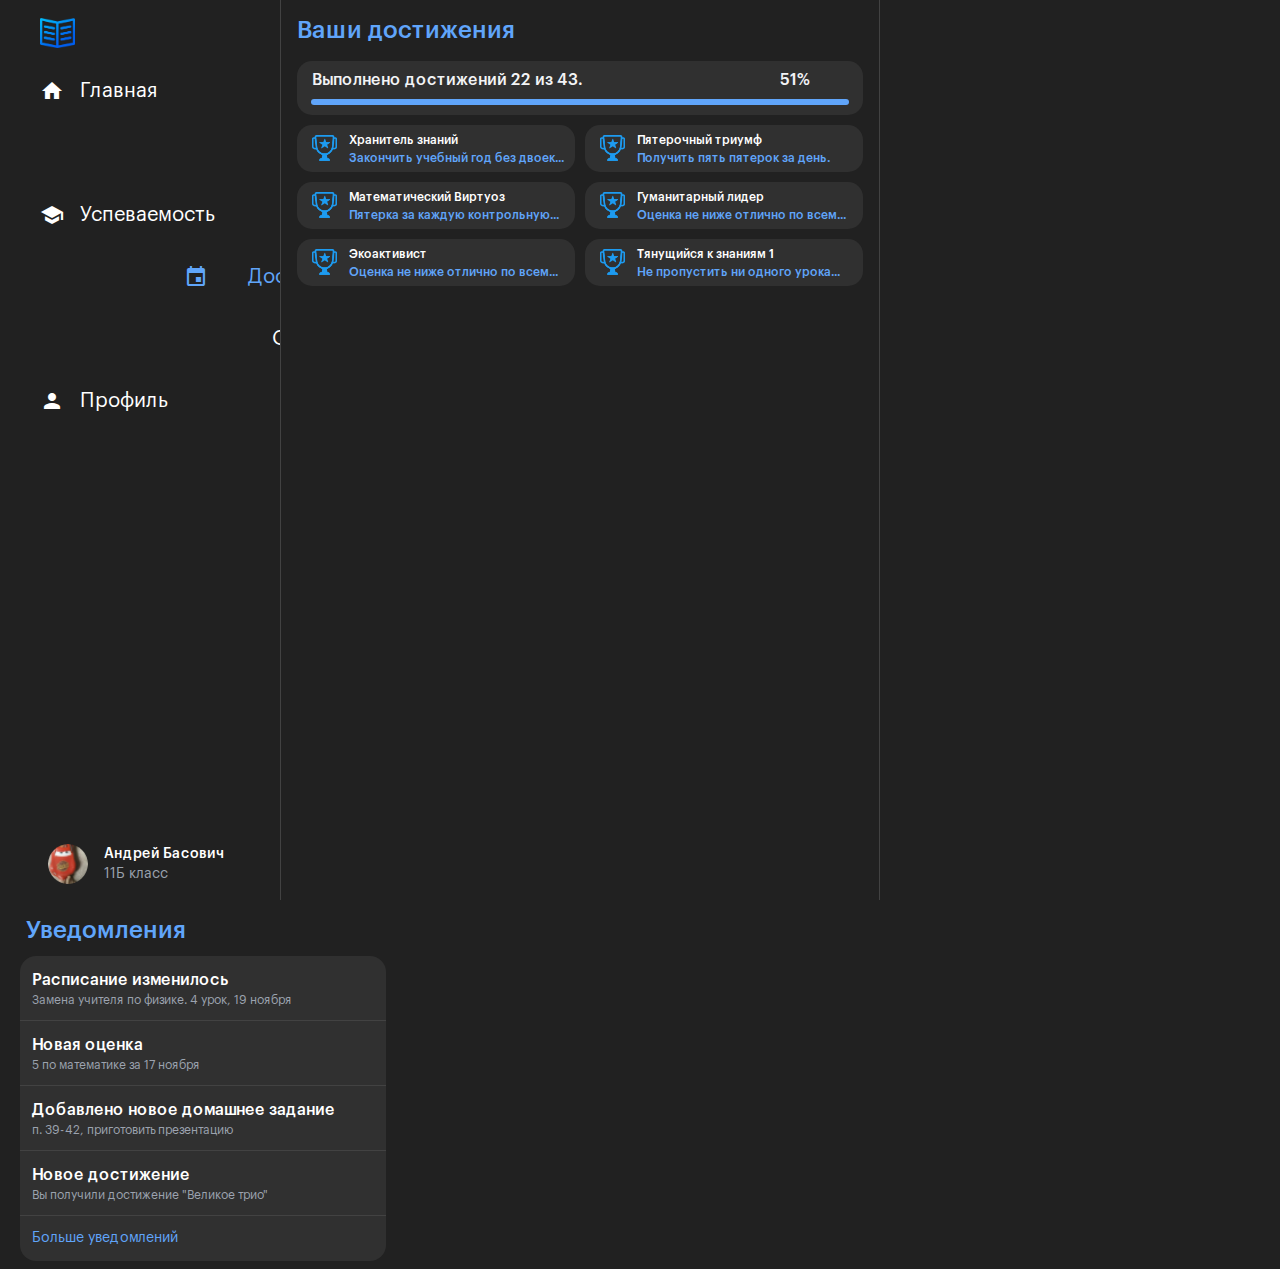
==== achievements.html @ e8a2d8ee "Add files via upload" ====
<!DOCTYPE html>
<html lang="en" class="dark">

<head>
  <meta charset="UTF-8">
  <meta http-equiv="X-UA-Compatible" content="IE=edge">
  <meta name="viewport" content="width=device-width, initial-scale=1.0">
  <title>Школьный портал | Расписание</title>
  <link rel="stylesheet" href="https://cdnjs.cloudflare.com/ajax/libs/font-awesome/6.1.2/css/all.min.css"
    integrity="sha512-1sCRPdkRXhBV2PBLUdRb4tMg1w2YPf37qatUFeS7zlBy7jJI8Lf4VHwWfZZfpXtYSLy85pkm9GaYVYMfw5BC1A=="
    crossorigin="anonymous" referrerpolicy="no-referrer" />
    <link rel="stylesheet" href="css/styleachiv.css">
    <link rel="stylesheet" href="css/responsiveachiv.css">
    <link rel="preconnect" href="https://fonts.googleapis.com">
    <link rel="stylesheet" href="https://fonts.googleapis.com/css2?family=Material+Symbols+Outlined:opsz,wght,FILL,GRAD@20..48,100..700,0..1,-50..200" />
    <link href="https://fonts.googleapis.com/icon?family=Material+Icons" rel="stylesheet" />
<link rel="preconnect" href="https://fonts.gstatic.com" crossorigin>
<link href="https://fonts.googleapis.com/css2?family=Montserrat:ital,wght@0,100..900;1,100..900&display=swap" rel="stylesheet">
</head>

<body class="bg-white dark:bg-dim-900">
  <!-- Container -->
  <div class="container mx-auto h-screen flex xl:max-w-[1200px]">
    <!-- Left -->
    <div class="xl:w-1/5 w-20 h-full flex flex-col xl:pr-4 fontsize20 font-r">
      <!-- Logo -->
      <a href="" class="link-active  my-2">
        <img src="images/LogoSchool1.png" class="logotypeschool"></img>
      </a>
      <!-- Nav -->
      <nav class="mt-5">
        <a href="index.html" class="link mb-8">
          <span class="material-icons"> home </span>
          <span class="icon">Главная</span>
        </a>
        <a href="schedule.html" class="link mb-8">
          <span class="material-icons">
            calendar_month
            </span>
          <span class="icon">Расписание</span>
        </a>
        <a href="" class="link mb-8">
          <span class="material-icons"> school </span>
          <span class="icon">Успеваемость</span>
        </a>
        <a href="" class="link-active mb-8">
          <span class="material-icons">
            emoji_events
            </span>
          <span class="icon">Достижения</span>
        </a>
        <a href="" class="link mb-8">
          <span class="material-icons">
            apartment
            </span>
          <span class="icon">Олимпиады</span>
        </a>
        <a href="" class="link mb-8">
          <span class="material-icons">
            person
            </span>
          <span class="icon">Профиль</span>
        </a>
      </nav>
      <!-- User -->
      <div class="w-14 xl:w-full mx-auto mt-auto flex  justify-between mb-2 rounded-full p-2 cursor-pointer ">
        <img class="w-10 h-10 rounded-full"
          src="images/Лого типа.png" alt="" />
        <div class="hidden xl:flex flex-col">
          <h4 class="text-gray-800 dark:text-white font-m text-sm">Андрей Басович</h4>
          <p class="text-gray-400 text-sm">11Б класс     </p>
        </div>

        <i class="fa-solid fa-chevron-down text-xs hidden xl:flex items-center xl:ml-4  text-gray-800 dark:text-white">
        </i>

      </div>
    </div>
    <!-- End Left -->
    <!-- Middle -->
    <div class="w-full xl:w-1/2 h-screen overflow-y-auto">
      <!-- Sticky Header -->
      <div class=" justify-between items-center hellocont px-4 py-3 top-0 bg-white dark:bg-dim-900 ">
        <h4 class="text-gray-800 fontsize24 text-blue-400">
          Ваши достижения
        </h4>
        <div class="yourrasp dark:text-gray-100 fontsize20">
            <div class="raspcontainer">
              <div class="cons">
                <div class="raspi">
                  <div class="achivcount flex">
                  <p class="day"> Выполнено достижений 22 из 43.</p>
                    <div class="procents">
                      <p class="procentsp">51%</p>
                    </div>
                  </div>
                  <hr>
                </div>     
              </div>              
            </div>
          <div class="gapbro"> 
            <div class="flex cons">
              <div class="rasp">
                <div class="flex">
                <div class="trophyicon">
                  <img src="images/Достижения.png" alt="" class="trophyiconimg">
                </div>
                <div class="achiv">
                <p class="ml-3 text-gray-800 dark:text-white schedule1 fontsize16">
                  Хранитель знаний 
                <p class="ml-3 text-blue-400 schedule2">
                  Закончить учебный год без двоек...
                </p>
                </div>
              </div>
              </div>
              <div class="rasp gap">
                <div class="flex">
                <div class="trophyicon">
                  <img src="images/Достижения.png" alt="" class="trophyiconimg">
                </div>
                <div class="achiv">
                <p class="ml-3 text-gray-800 dark:text-white schedule1 fontsize16">
                  Пятерочный триумф
                <p class="ml-3 text-blue-400 schedule2">
                  Получить пять пятерок за день.
                </p>
                </div>
                </div>
              </div>
              </div>
            </div>
            <div class="gapbro"> 
              <div class="flex cons">
                <div class="rasp">
                  <div class="flex">
                  <div class="trophyicon">
                    <img src="images/Достижения.png" alt="" class="trophyiconimg">
                  </div>
                  <div class="achiv">
                  <p class="ml-3 text-gray-800 dark:text-white schedule1 fontsize16">
                    Математический Виртуоз 
                  <p class="ml-3 text-blue-400 schedule2">
                    Пятерка за каждую контрольную...
                  </p>
                  </div>
                </div>
                </div>
                <div class="rasp gap">
                  <div class="flex">
                  <div class="trophyicon">
                    <img src="images/Достижения.png" alt="" class="trophyiconimg">
                  </div>
                  <div class="achiv">
                  <p class="ml-3 text-gray-800 dark:text-white schedule1 fontsize16">
                    Гуманитарный лидер 
                  <p class="ml-3 text-blue-400 schedule2">
                    Оценка не ниже отлично по всем...
                  </p>
                  </div>
                  </div>
                </div>
                </div>
              </div>
              <div class="gapbro"> 
                <div class="flex cons">
                  <div class="rasp">
                    <div class="flex ">
                    <div class="trophyicon ">
                      <img src="images/Достижения.png" alt="" class="trophyiconimg">
                    </div>
                    <div class="achiv">
                    <p class="ml-3 text-gray-800 dark:text-white schedule1 fontsize16">
                      Экоактивист
                    <p class="ml-3 text-blue-400 schedule2">
                      Оценка не ниже отлично по всем...
                    </p>
                    </div>
                  </div>
                  </div>
                  <div class="rasp gap">
                    <div class="flex">
                    <div class="trophyicon">
                      <img src="images/Достижения.png" alt="" class="trophyiconimg">
                    </div>
                    <div class="achiv">
                    <p class="ml-3 text-gray-800 dark:text-white schedule1 fontsize16">
                      Тянущийся к знаниям 1 
                    <p class="ml-3 text-blue-400 schedule2">
                      Не пропустить ни одного урока...
                    </p>
                    </div>
                  </div>
                </div>
              </div>
            </div>
            <div class="void"></div>
          </div>
        </div>
      </div>      
    </div>

    <!-- Right -->
    <div class="hidden w-[30%] xl:block marginuve uvedy">
      <!-- Search -->
        <h3 class="text-blue-400 font-m pt4 pl-8 border-gray-200 dark:border-dim-200 fontsize24">
          Уведомления
        </h3>
        <div class="bg-gray-50 dark:bg-dim-700 rounded-2xl m-2 uvedy">
          <div class="p-3 border-b border-gray-200 dark:border-dim-200">
          <h4 class="font-m text-gray-800 dark:text-white">
            Расписание изменилось
          </h4>
          <p class="text-xs font-r text-gray-400">Замена учителя по физике. 4 урок, 19 ноября</p>
          </div>
        <div class="p-3 border-b border-gray-200 dark:border-dim-200">
          <h4 class="font-m text-gray-800 dark:text-white">
            Новая оценка
          </h4>
          <p class="text-xs font-r text-gray-400">5 по математике за 17 ноября</p>
        </div>
        <div class="p-3 border-b border-gray-200 dark:border-dim-200">
          <h4 class="font-m text-gray-800 dark:text-white">
            Добавлено новое домашнее задание
          </h4>
          <p class="text-xs font-r text-gray-400">п. 39-42, приготовить презентацию</p>
        </div>
        <div class="p-3 border-b border-gray-200 dark:border-dim-200">
          <h4 class="font-m text-gray-800 dark:text-white">
            Новое достижение
          </h4>
          <p class="text-xs font-r text-gray-400">Вы получили достижение "Великое трио"</p>
        </div>
        <div class="text-blue-400 font-r fontsize14 p-3 cursor-pointer">
          Больше уведомлений
          </div>
        </div>
      </div>
      <!-- Who to follow  -->
      
    </div>

  </div>
</body>
<script src="script.js"></script>
</html>
---- css/styleachiv.css ----
/*
! tailwindcss v3.1.8 | MIT License | https://tailwindcss.com
*/

/*
1. Prevent padding and border from affecting element width. (https://github.com/mozdevs/cssremedy/issues/4)
2. Allow adding a border to an element by just adding a border-width. (https://github.com/tailwindcss/tailwindcss/pull/116)
*/

*,
::before,
::after {
  box-sizing: border-box;
  /* 1 */
  border-width: 0;
  /* 2 */
  border-style: solid;
  /* 2 */
  border-color: #e5e7eb;
  /* 2 */
}

::before,
::after {
  --tw-content: '';
}

/*
1. Use a consistent sensible line-height in all browsers.
2. Prevent adjustments of font size after orientation changes in iOS.
3. Use a more readable tab size.
4. Use the user's configured `sans` font-family by default.
*/
@font-face {
  font-family: GraphikLCG-Medium; /* Гарнитура шрифта */
  src: url(fonts/GraphikLCG-Medium.ttf);
}
@font-face {
  font-family: GraphikLCG-Regular; /* Гарнитура шрифта */
  src: url(fonts/GraphikLCG-Regular.ttf);
}
@font-face {
  font-family: GraphikLCG-Light; /* Гарнитура шрифта */
  src: url(fonts/GraphikLCG-Light.ttf);
}
@font-face {
  font-family: GraphikLCG-Bold; /* Гарнитура шрифта */
  src: url(fonts/GraphikLCG-Bold.ttf);
}

.font-b {
  font-family: GraphikLCG-Bold;
}
.font-l {
  font-family: GraphikLCG-Light;
}
.font-m {
  font-family: GraphikLCG-Medium;
}
.font-r {
  font-family: GraphikLCG-Regular;
}


html {
  line-height: 1.5;
  /* 1 */
  -webkit-text-size-adjust: 100%;
  /* 2 */
  -moz-tab-size: 4;
  /* 3 */
  -o-tab-size: 4;
     tab-size: 4;
  /* 3 */
  font-family: GraphikLCG-Medium;
  /* 4 */
}

/*
1. Remove the margin in all browsers.
2. Inherit line-height from `html` so users can set them as a class directly on the `html` element.
*/

body {
  margin: 0;
  /* 1 */
  line-height: inherit;
  overflow: hidden;
  /* 2 */
}

/*
1. Add the correct height in Firefox.
2. Correct the inheritance of border color in Firefox. (https://bugzilla.mozilla.org/show_bug.cgi?id=190655)
3. Ensure horizontal rules are visible by default.
*/

hr {
  height: 0;
  /* 1 */
  color: inherit;
  /* 2 */
  border-top-width: 1px;
  /* 3 */
}

/*
Add the correct text decoration in Chrome, Edge, and Safari.
*/

abbr:where([title]) {
  -webkit-text-decoration: underline dotted;
          text-decoration: underline dotted;
}

/*
Remove the default font size and weight for headings.
*/

h1,
h2,
h3,
h4,
h5,
h6 {
  font-size: inherit;
  font-weight: inherit;
}

/*
Reset links to optimize for opt-in styling instead of opt-out.
*/

a {
  color: inherit;
  text-decoration: inherit;
}

/*
Add the correct font weight in Edge and Safari.
*/

b,
strong {
  font-weight: bolder;
}

/*
1. Use the user's configured `mono` font family by default.
2. Correct the odd `em` font sizing in all browsers.
*/

code,
kbd,
samp,
pre {
  font-family: ui-monospace, SFMono-Regular, Menlo, Monaco, Consolas, "Liberation Mono", "Courier New", monospace;
  /* 1 */
  font-size: 1em;
  /* 2 */
}

/*
Add the correct font size in all browsers.
*/

small {
  font-size: 80%;
}

/*
Prevent `sub` and `sup` elements from affecting the line height in all browsers.
*/

sub,
sup {
  font-size: 75%;
  line-height: 0;
  position: relative;
  vertical-align: baseline;
}

sub {
  bottom: -0.25em;
}

sup {
  top: -0.5em;
}

/*
1. Remove text indentation from table contents in Chrome and Safari. (https://bugs.chromium.org/p/chromium/issues/detail?id=999088, https://bugs.webkit.org/show_bug.cgi?id=201297)
2. Correct table border color inheritance in all Chrome and Safari. (https://bugs.chromium.org/p/chromium/issues/detail?id=935729, https://bugs.webkit.org/show_bug.cgi?id=195016)
3. Remove gaps between table borders by default.
*/

table {
  text-indent: 0;
  /* 1 */
  border-color: inherit;
  /* 2 */
  border-collapse: collapse;
  /* 3 */
}

/*
1. Change the font styles in all browsers.
2. Remove the margin in Firefox and Safari.
3. Remove default padding in all browsers.
*/

button,
input,
optgroup,
select,
textarea {
  font-family: inherit;
  /* 1 */
  font-size: 100%;
  /* 1 */
  font-weight: inherit;
  /* 1 */
  line-height: inherit;
  /* 1 */
  color: inherit;
  /* 1 */
  margin: 0;
  /* 2 */
  padding: 0;
  /* 3 */
}

/*
Remove the inheritance of text transform in Edge and Firefox.
*/

button,
select {
  text-transform: none;
}

/*
1. Correct the inability to style clickable types in iOS and Safari.
2. Remove default button styles.
*/

button,
[type='button'],
[type='reset'],
[type='submit'] {
  -webkit-appearance: button;
  /* 1 */
  background-color: transparent;
  /* 2 */
  background-image: none;
  /* 2 */
}

/*
Use the modern Firefox focus style for all focusable elements.
*/

:-moz-focusring {
  outline: auto;
}

/*
Remove the additional `:invalid` styles in Firefox. (https://github.com/mozilla/gecko-dev/blob/2f9eacd9d3d995c937b4251a5557d95d494c9be1/layout/style/res/forms.css#L728-L737)
*/

:-moz-ui-invalid {
  box-shadow: none;
}

/*
Add the correct vertical alignment in Chrome and Firefox.
*/

progress {
  vertical-align: baseline;
}

/*
Correct the cursor style of increment and decrement buttons in Safari.
*/

::-webkit-inner-spin-button,
::-webkit-outer-spin-button {
  height: auto;
}

/*
1. Correct the odd appearance in Chrome and Safari.
2. Correct the outline style in Safari.
*/

[type='search'] {
  -webkit-appearance: textfield;
  /* 1 */
  outline-offset: -2px;
  /* 2 */
}

/*
Remove the inner padding in Chrome and Safari on macOS.
*/

::-webkit-search-decoration {
  -webkit-appearance: none;
}

/*
1. Correct the inability to style clickable types in iOS and Safari.
2. Change font properties to `inherit` in Safari.
*/

::-webkit-file-upload-button {
  -webkit-appearance: button;
  /* 1 */
  font: inherit;
  /* 2 */
}

/*
Add the correct display in Chrome and Safari.
*/

summary {
  display: list-item;
}

/*
Removes the default spacing and border for appropriate elements.
*/

blockquote,
dl,
dd,
h1,
h2,
h3,
h4,
h5,
h6,
hr,
figure,
p,
pre {
  margin: 0;
}

fieldset {
  margin: 0;
  padding: 0;
}

legend {
  padding: 0;
}

ol,
ul,
menu {
  list-style: none;
  margin: 0;
  padding: 0;
}

/*
Prevent resizing textareas horizontally by default.
*/

textarea {
  resize: vertical;
}

/*
1. Reset the default placeholder opacity in Firefox. (https://github.com/tailwindlabs/tailwindcss/issues/3300)
2. Set the default placeholder color to the user's configured gray 400 color.
*/

input::-moz-placeholder, textarea::-moz-placeholder {
  opacity: 1;
  /* 1 */
  color: #9ca3af;
  /* 2 */
}

input::placeholder,
textarea::placeholder {
  opacity: 1;
  /* 1 */
  color: #9ca3af;
  /* 2 */
}

/*
Set the default cursor for buttons.
*/

button,
[role="button"] {
  cursor: pointer;
}

/*
Make sure disabled buttons don't get the pointer cursor.
*/

:disabled {
  cursor: default;
}

/*
1. Make replaced elements `display: block` by default. (https://github.com/mozdevs/cssremedy/issues/14)
2. Add `vertical-align: middle` to align replaced elements more sensibly by default. (https://github.com/jensimmons/cssremedy/issues/14#issuecomment-634934210)
   This can trigger a poorly considered lint error in some tools but is included by design.
*/

img,
svg,
video,
canvas,
audio,
iframe,
embed,
object {
  display: block;
  /* 1 */
  vertical-align: middle;
  /* 2 */
}

/*
Constrain images and videos to the parent width and preserve their intrinsic aspect ratio. (https://github.com/mozdevs/cssremedy/issues/14)
*/

img,
video {
  max-width: 100%;
  height: auto;
}

*, ::before, ::after {
  --tw-border-spacing-x: 0;
  --tw-border-spacing-y: 0;
  --tw-translate-x: 0;
  --tw-translate-y: 0;
  --tw-rotate: 0;
  --tw-skew-x: 0;
  --tw-skew-y: 0;
  --tw-scale-x: 1;
  --tw-scale-y: 1;
  --tw-pan-x:  ;
  --tw-pan-y:  ;
  --tw-pinch-zoom:  ;
  --tw-scroll-snap-strictness: proximity;
  --tw-ordinal:  ;
  --tw-slashed-zero:  ;
  --tw-numeric-figure:  ;
  --tw-numeric-spacing:  ;
  --tw-numeric-fraction:  ;
  --tw-ring-inset:  ;
  --tw-ring-offset-width: 0px;
  --tw-ring-offset-color: #fff;
  --tw-ring-color: rgb(59 130 246 / 0.5);
  --tw-ring-offset-shadow: 0 0 #0000;
  --tw-ring-shadow: 0 0 #0000;
  --tw-shadow: 0 0 #0000;
  --tw-shadow-colored: 0 0 #0000;
  --tw-blur:  ;
  --tw-brightness:  ;
  --tw-contrast:  ;
  --tw-grayscale:  ;
  --tw-hue-rotate:  ;
  --tw-invert:  ;
  --tw-saturate:  ;
  --tw-sepia:  ;
  --tw-drop-shadow:  ;
  --tw-backdrop-blur:  ;
  --tw-backdrop-brightness:  ;
  --tw-backdrop-contrast:  ;
  --tw-backdrop-grayscale:  ;
  --tw-backdrop-hue-rotate:  ;
  --tw-backdrop-invert:  ;
  --tw-backdrop-opacity:  ;
  --tw-backdrop-saturate:  ;
  --tw-backdrop-sepia:  ;
}

::-webkit-backdrop {
  --tw-border-spacing-x: 0;
  --tw-border-spacing-y: 0;
  --tw-translate-x: 0;
  --tw-translate-y: 0;
  --tw-rotate: 0;
  --tw-skew-x: 0;
  --tw-skew-y: 0;
  --tw-scale-x: 1;
  --tw-scale-y: 1;
  --tw-pan-x:  ;
  --tw-pan-y:  ;
  --tw-pinch-zoom:  ;
  --tw-scroll-snap-strictness: proximity;
  --tw-ordinal:  ;
  --tw-slashed-zero:  ;
  --tw-numeric-figure:  ;
  --tw-numeric-spacing:  ;
  --tw-numeric-fraction:  ;
  --tw-ring-inset:  ;
  --tw-ring-offset-width: 0px;
  --tw-ring-offset-color: #fff;
  --tw-ring-color: rgb(59 130 246 / 0.5);
  --tw-ring-offset-shadow: 0 0 #0000;
  --tw-ring-shadow: 0 0 #0000;
  --tw-shadow: 0 0 #0000;
  --tw-shadow-colored: 0 0 #0000;
  --tw-blur:  ;
  --tw-brightness:  ;
  --tw-contrast:  ;
  --tw-grayscale:  ;
  --tw-hue-rotate:  ;
  --tw-invert:  ;
  --tw-saturate:  ;
  --tw-sepia:  ;
  --tw-drop-shadow:  ;
  --tw-backdrop-blur:  ;
  --tw-backdrop-brightness:  ;
  --tw-backdrop-contrast:  ;
  --tw-backdrop-grayscale:  ;
  --tw-backdrop-hue-rotate:  ;
  --tw-backdrop-invert:  ;
  --tw-backdrop-opacity:  ;
  --tw-backdrop-saturate:  ;
  --tw-backdrop-sepia:  ;
}

::backdrop {
  --tw-border-spacing-x: 0;
  --tw-border-spacing-y: 0;
  --tw-translate-x: 0;
  --tw-translate-y: 0;
  --tw-rotate: 0;
  --tw-skew-x: 0;
  --tw-skew-y: 0;
  --tw-scale-x: 1;
  --tw-scale-y: 1;
  --tw-pan-x:  ;
  --tw-pan-y:  ;
  --tw-pinch-zoom:  ;
  --tw-scroll-snap-strictness: proximity;
  --tw-ordinal:  ;
  --tw-slashed-zero:  ;
  --tw-numeric-figure:  ;
  --tw-numeric-spacing:  ;
  --tw-numeric-fraction:  ;
  --tw-ring-inset:  ;
  --tw-ring-offset-width: 0px;
  --tw-ring-offset-color: #fff;
  --tw-ring-color: rgb(59 130 246 / 0.5);
  --tw-ring-offset-shadow: 0 0 #0000;
  --tw-ring-shadow: 0 0 #0000;
  --tw-shadow: 0 0 #0000;
  --tw-shadow-colored: 0 0 #0000;
  --tw-blur:  ;
  --tw-brightness:  ;
  --tw-contrast:  ;
  --tw-grayscale:  ;
  --tw-hue-rotate:  ;
  --tw-invert:  ;
  --tw-saturate:  ;
  --tw-sepia:  ;
  --tw-drop-shadow:  ;
  --tw-backdrop-blur:  ;
  --tw-backdrop-brightness:  ;
  --tw-backdrop-contrast:  ;
  --tw-backdrop-grayscale:  ;
  --tw-backdrop-hue-rotate:  ;
  --tw-backdrop-invert:  ;
  --tw-backdrop-opacity:  ;
  --tw-backdrop-saturate:  ;
  --tw-backdrop-sepia:  ;
}

.container {
  width: 100%;
}

@media (min-width: 640px) {
  .container {
    max-width: 640px;
  }
}

@media (min-width: 768px) {
  .container {
    max-width: 768px;
  }
}

@media (min-width: 1024px) {
  .container {
    max-width: 1024px;
  }
}

@media (min-width: 1280px) {
  .container {
    max-width: 1280px;
  }
}

@media (min-width: 1536px) {
  .container {
    max-width: 1536px;
  }
}

.link-active {
  display: flex;
  align-items: center;
  justify-content: center;
  --tw-text-opacity: 1;
  color: rgb(96 165 250 / var(--tw-text-opacity));
}

@media (min-width: 1280px) {
  .link-active {
    justify-content: flex-start;
  }
}

.link {
  display: flex;
  align-items: center;
  justify-content: center;
  --tw-text-opacity: 1;
  color: rgb(31 41 55 / var(--tw-text-opacity));
  transition-property: color, background-color, border-color, fill, stroke, opacity, box-shadow, transform, filter, -webkit-text-decoration-color, -webkit-backdrop-filter;
  transition-property: color, background-color, border-color, text-decoration-color, fill, stroke, opacity, box-shadow, transform, filter, backdrop-filter;
  transition-property: color, background-color, border-color, text-decoration-color, fill, stroke, opacity, box-shadow, transform, filter, backdrop-filter, -webkit-text-decoration-color, -webkit-backdrop-filter;
  transition-duration: 300ms;
  transition-timing-function: cubic-bezier(0.4, 0, 0.2, 1);
}

.link:hover {
  --tw-text-opacity: 1;
  color: rgb(96 165 250 / var(--tw-text-opacity));
}

.dark .link {
  --tw-text-opacity: 1;
  color: rgb(255 255 255 / var(--tw-text-opacity));
}

.dark .link:hover {
  --tw-text-opacity: 1;
  color: rgb(96 165 250 / var(--tw-text-opacity));
}

@media (min-width: 1280px) {
  .link {
    justify-content: flex-start;
  }
}

.icon {
  display: none;
}

@media (min-width: 1280px) {
  .icon {
    margin-left: 1rem;
    display: block;
  }
}

.absolute {
  position: absolute;
}

.relative {
  position: relative;
}

.sticky {
  position: -webkit-sticky;
  position: sticky;
}

.top-0 {
  top: 0px;
}

.left-4 {
  left: 1rem;
}

.top-1\/2 {
  top: 50%;
}

.m-2 {
  margin: 0.5rem;
}

.mx-auto {
  margin-left: auto;
  margin-right: auto;
}

.my-2 {
  margin-top: 0.5rem;
  margin-bottom: 0.5rem;
}

.my-3 {
  margin-top: 0.75rem;
  margin-bottom: 0.75rem;
}

.mt-5 {
  margin-top: 1.25rem;
}

.mb-8 {
  margin-bottom: 2rem;
}

.mt-auto {
  margin-top: auto;
}

.mb-2 {
  margin-bottom: 0.5rem;
}

.ml-auto {
  margin-left: auto;
}

.mr-1 {
  margin-right: 0.25rem;
}

.ml-2 {
  margin-left: 0.5rem;
}

.ml-1 {
  margin-left: 0.25rem;
}

.mr-2 {
  margin-right: 0.5rem;
}

.mb-5 {
  margin-bottom: 1.25rem;
}

.block {
  display: block;
}

.flex {
  display: flex;
}

.hidden {
  display: none;
}

.h-screen {
  height: 100vh;
}

.h-full {
  height: 100%;
}

.h-11 {
  height: 2.75rem;
}

.h-10 {
  height: 2.5rem;
}

.h-16 {
  height: 4rem;
}

.h-9 {
  height: 2.25rem;
}

.h-8 {
  height: 2rem;
}

.h-12 {
  height: 3rem;
}

.h-4 {
  height: 1rem;
}

.w-20 {
  width: 5rem;
}

.w-11 {
  width: 2.75rem;
}

.w-14 {
  width: 3.5rem;
}

.w-10 {
  width: 2.5rem;
}

.w-full {
  width: 100%;
}

.w-9 {
  width: 2.25rem;
}

.w-auto {
  width: auto;
}

.w-8 {
  width: 2rem;
}

.w-\[30\%\] {
  width: 30%;
}

.w-12 {
  width: 3rem;
}

.w-5\/6 {
  width: 83.333333%;
}

.w-3\/4 {
  width: 75%;
}

.w-4\/6 {
  width: 66.666667%;
}

.flex-1 {
  flex: 1 1 0%;
}

.flex-shrink-0 {
  flex-shrink: 0;
}

.shrink-0 {
  flex-shrink: 0;
}

.-translate-y-1\/2 {
  --tw-translate-y: -50%;
  transform: translate(var(--tw-translate-x), var(--tw-translate-y)) rotate(var(--tw-rotate)) skewX(var(--tw-skew-x)) skewY(var(--tw-skew-y)) scaleX(var(--tw-scale-x)) scaleY(var(--tw-scale-y));
}

@-webkit-keyframes spin {
  to {
    transform: rotate(360deg);
  }
}

@keyframes spin {
  to {
    transform: rotate(360deg);
  }
}

.animate-spin-fast {
  -webkit-animation: spin 0.5s linear infinite;
          animation: spin 0.5s linear infinite;
}

@-webkit-keyframes pulse {
  50% {
    opacity: .5;
  }
}

@keyframes pulse {
  50% {
    opacity: .5;
  }
}

.animate-pulse {
  -webkit-animation: pulse 2s cubic-bezier(0.4, 0, 0.6, 1) infinite;
          animation: pulse 2s cubic-bezier(0.4, 0, 0.6, 1) infinite;
}

.cursor-pointer {
  cursor: pointer;
}

.resize-none {
  resize: none;
}

.flex-col {
  flex-direction: column;
}

.items-center {
  align-items: center;
}

.justify-center {
  justify-content: center;
}

.justify-between {
  justify-content: space-between;
}

.gap-x-4 {
  -moz-column-gap: 1rem;
       column-gap: 1rem;
}

.space-y-2 > :not([hidden]) ~ :not([hidden]) {
  --tw-space-y-reverse: 0;
  margin-top: calc(0.5rem * calc(1 - var(--tw-space-y-reverse)));
  margin-bottom: calc(0.5rem * var(--tw-space-y-reverse));
}

.overflow-y-auto {
  overflow-y: auto;
}

.rounded-full {
  border-radius: 9999px;
}

.rounded-2xl {
  border-radius: 1rem;
}

.rounded {
  border-radius: 0.25rem;
}

.border {
  border-width: 1px;
}

.border-2 {
  border-width: 2px;
}

.border-b {
  border-bottom-width: 1px;
}

.border-t {
  border-top-width: 1px;
}

.border-gray-200 {
  --tw-border-opacity: 1;
  border-color: #424242;
}

.border-gray-600 {
  --tw-border-opacity: 1;
  border-color: rgb(75 85 99 / var(--tw-border-opacity));
}

.border-blue-400 {
  --tw-border-opacity: 1;
  border-color: rgb(96 165 250 / var(--tw-border-opacity));
}

.bg-white {
  --tw-bg-opacity: 1;
  background-color: rgb(255 255 255 / var(--tw-bg-opacity));
}

.bg-blue-400 {
  --tw-bg-opacity: 1;
  background-color: rgb(96 165 250 / var(--tw-bg-opacity));
}

.bg-transparent {
  background-color: transparent;
}

.bg-gray-50 {
  --tw-bg-opacity: 1;
  background-color: rgb(249 250 251 / var(--tw-bg-opacity));
}

.bg-gray-200 {
  --tw-bg-opacity: 1;
  background-color: rgb(229 231 235 / var(--tw-bg-opacity));
}

.bg-gray-400 {
  --tw-bg-opacity: 1;
  background-color: rgb(156 163 175 / var(--tw-bg-opacity));
}

.p-2 {
  padding: 0.5rem;
}

.p-4 {
  padding: 1rem;
}

.p-6 {
  padding: 1.5rem;
}

.p-3 {
  padding: 0.75rem;
}

.p-5 {
  padding: 1.25rem;
}

.px-4 {
  padding-left: 1rem;
  padding-right: 1rem;
}

.py-3 {
  padding-top: 0.75rem;
  padding-bottom: 0.75rem;
}

.px-6 {
  padding-left: 1.5rem;
  padding-right: 1.5rem;
}

.py-4 {
  padding-top: 1rem;
  padding-bottom: 1rem;
}

.py-2 {
  padding-top: 0.5rem;
  padding-bottom: 0.5rem;
}

.py-1 {
  padding-top: 0.25rem;
  padding-bottom: 0.25rem;
}

.pb-3 {
  padding-bottom: 0.75rem;
}

.pb-4 {
  padding-bottom: 1rem;
}

.pb-0 {
  padding-bottom: 0px;
}

.pl-8 {
  padding-left: 1rem;
}

.pr-4 {
  padding-right: 1rem;
}

.pl-12 {
  padding-left: 3rem;
}

.text-center {
  text-align: center;
}

.text-4xl {
  font-size: 2.25rem;
  line-height: 2.5rem;
}

.text-xl {
  font-size: 1.25rem;
  line-height: 1.75rem;
}

.text-sm {
  font-size: 0.875rem;
  line-height: 1.25rem;
}

.text-xs {
  font-size: 0.75rem;
  line-height: 1rem;
}

.text-lg {
  font-size: 1.125rem;
  line-height: 1.75rem;
}

.text-2xl {
  font-size: 1.5rem;
  line-height: 2rem;
}

.font-bold {
  font-weight: 700;
}

.font-medium {
  font-weight: 500;
}

.font-normal {
  font-weight: 400;
}

.leading-5 {
  line-height: 1.25rem;
}

.text-white {
  --tw-text-opacity: 1;
  color: rgb(255 255 255 / var(--tw-text-opacity));
}

.text-gray-800 {
  --tw-text-opacity: 1;
  color: rgb(31 41 55 / var(--tw-text-opacity));
}

.text-gray-400 {
  --tw-text-opacity: 1;
  color: rgb(156 163 175 / var(--tw-text-opacity));
}

.text-blue-400 {
  --tw-text-opacity: 1;
  color: rgb(96 165 250 / var(--tw-text-opacity));
}

.text-gray-900 {
  --tw-text-opacity: 1;
  color: rgb(17 24 39 / var(--tw-text-opacity));
}

.text-gray-500 {
  --tw-text-opacity: 1;
  color: rgb(107 114 128 / var(--tw-text-opacity));
}

.text-gray-600 {
  --tw-text-opacity: 1;
  color: rgb(75 85 99 / var(--tw-text-opacity));
}

.text-gray-100 {
  --tw-text-opacity: 1;
  color: rgb(243 244 246 / var(--tw-text-opacity));
}

/* width */

::-webkit-scrollbar,
  .dark ::-webkit-scrollbar {
  width: 8px;
  height: 8px;
}

/* Track */

::-webkit-scrollbar-track {
  /* border-radius: 100vh; */
  background: #fff;
}

/* Handle */

::-webkit-scrollbar-thumb {
  background: #ccc;
  border: 2px solid #fff;
}

/* Track */

.dark ::-webkit-scrollbar-track {
  background: #374151;
}

/* Handle */

.dark ::-webkit-scrollbar-thumb {
  background: #6b7280;
  border: 2px solid #374151;
}

.hover\:text-blue-400:hover {
  --tw-text-opacity: 1;
  color: rgb(96 165 250 / var(--tw-text-opacity));
}

.hover\:text-green-400:hover {
  --tw-text-opacity: 1;
  color: rgb(74 222 128 / var(--tw-text-opacity));
}

.hover\:text-red-600:hover {
  --tw-text-opacity: 1;
  color: rgb(220 38 38 / var(--tw-text-opacity));
}

.focus\:outline-none:focus {
  outline: 2px solid transparent;
  outline-offset: 2px;
}

.dark .dark\:border-gray-700 {
  --tw-border-opacity: 1;
  border-color: rgb(55 65 81 / var(--tw-border-opacity));
}

.dark .dark\:border-dim-200 {
  --tw-border-opacity: 1;
  border-color: #424242;
}

.dark .dark\:border-dim-400 {
  --tw-border-opacity: 1;
  border-color: rgb(37 51 65 / var(--tw-border-opacity));
}

.dark .dark\:bg-dim-900 {
  --tw-bg-opacity: 1;
  background-color: rgb(33 33 33 / var(--tw-bg-opacity));
}

.dark .dark\:bg-dim-300 {
  --tw-bg-opacity: 1;
  background-color: rgb(32 46 58 / var(--tw-bg-opacity));
}

.dark .dark\:bg-dim-400 {
  --tw-bg-opacity: 1;
  background-color: rgb(37 51 65 / var(--tw-bg-opacity));
}

.dark .dark\:bg-dim-700 {
  --tw-bg-opacity: 1;
  background-color: rgb(48 48 48 / var(--tw-bg-opacity));
}

.dark .dark\:text-white {
  --tw-text-opacity: 1;
  color: rgb(255 255 255 / var(--tw-text-opacity));
}

.dark .dark\:text-gray-100 {
  --tw-text-opacity: 1;
  color: rgb(243 244 246 / var(--tw-text-opacity));
}

.dark .dark\:hover\:text-blue-400:hover {
  --tw-text-opacity: 1;
  color: rgb(96 165 250 / var(--tw-text-opacity));
}

.dark .dark\:hover\:text-green-400:hover {
  --tw-text-opacity: 1;
  color: rgb(74 222 128 / var(--tw-text-opacity));
}

.dark .dark\:hover\:text-red-600:hover {
  --tw-text-opacity: 1;
  color: rgb(220 38 38 / var(--tw-text-opacity));
}

@media (min-width: 1280px) {
  .xl\:ml-0 {
    margin-left: 0px;
  }

  .xl\:ml-4 {
    margin-left: 1rem;
  }

  .xl\:block {
    display: block;
  }

  .xl\:flex {
    display: flex;
  }

  .xl\:hidden {
    display: none;
  }

  .xl\:w-1\/5 {
    width: 20%;
  }

  .xl\:w-full {
    width: 100%;
  }

  .xl\:w-1\/2 {
    width: 50%;
  }

  .xl\:w-48 {
    width: 12rem;
  }

  .xl\:max-w-\[1200px\] {
    max-width: 1200px;
  }

  .xl\:pr-4 {
    padding-right: 1rem;
  }

  .xl\:pl-16 {
    padding-left: 4rem;
  }
}
.logotypeschool {
  width: 35px;
  height: 30px;
  margin-top: 10px;
}
.postpaddingtop {
  padding-top: 10px;
}
.fontsize14 {
  font-size: 14px;
}
.fontsize20 {
  font-size: 20px;
}
.fontsize16 {
  font-size: 16px;
}
.fontsize24 {
  font-size: 24px;
}
.fontsize12 {
  font-size: 12px;
}
.flexwrap {
  flex-direction: column;
}
.grades {
  display: flex;
  gap: 10px;
  vertical-align: middle;
  color: white;
  line-height: 50px;
  text-align: center;
  font-size: 23px;
}

/* стили прямоугольников */
.rectangle-1 {
  background-color: #0FB800;
  height: 50px;
  width: 50px;
  border-radius: 30%;
  text-align: center;
}

.rectangle-2 {
  background-color: #34C700;
  height: 50px;
  width: 50px;
  vertical-align: bottom;
  border-radius: 30%;
  text-align: center;
}
.rectangle-2 span {
  background-color: #34C700;
}

.rectangle-3 {
  background-color: #FFC266;
  height: 50px;
  width: 50px;
  border-radius: 30%;
}

.rectangle-4 {
  background-color: #FF6363;
  height: 50px;
  width: 50px;
  border-radius: 30%;
}

.rectangle-5 {
  background-color: #808080;
  height: 50px;
  width: 50px;
  border-radius: 30%;
}
.feedHeader {
  margin-top: 10px;
  color: white;
}
.datesc {
  margin-bottom: 5px;
}
.yourrasp {
  margin-top: 13px;
  margin-bottom: 5px;
  flex-direction: column;
}
.yourraspdivs {
  margin-top: 13px;
  margin-bottom: 5px;
  flex-direction: column;
}
.rasp { 
  background-color: #424242;
  height: 60px;
  width: 250px;
  border-radius: 15px;
}

.raspcontainer { 
  display: flex;
  flex-direction: column;
  gap: 10px;
  
}
.cons { 
  gap: 10px;
  display: flex;
}
.yourscedule {
  margin-bottom: 5px;
}
.hellocont {
  border-right-width: 1px;
  border-left-width: 1px;
  border-color: #424242;
  
}

input[type=radio] {
  position: absolute;
  top: 25px;
  left: 25px;
  z-index: -1;
}

label {
  cursor: pointer;
  user-select: none;
}

label {
  color: white;
  display: inline-block;
  background: black;
  margin: 0 0 .5em 0;
  padding: 1em 2em;
}

input[type=radio]:checked~label {
  background-color: red;
}


.schedule2 {
  font-size: 12px;
}

.ml-3 {
 margin-left: 0.75rem;
}


.uvedy {
  margin-left: 10px;
}

.uvedyback {
  margin-left: 10px;

}
.pt4 {
  padding-top: 12px;
}

::-webkit-scrollbar {
    display: none;
}

.schedulepattern {
    width: 300px;
    height: 500px;
    background-color: #303030;
    border-radius: 15px;
}

.gapschedule {
    gap: 10px;
}

.date {
    color: white;
    margin-left: 15px;
    margin-top: 10px;
}
hr {
    width: 95%;
    margin: 0 2.5% 0 2.5%;
    background-color: #60a5fa;
    height: 6px;
    border: none;
    margin-top: 5px;
    border-radius: 15px;
}

.schedule1 {
    font-size: 12px;
    margin-top: 6px;
}

.rasp { 
    background-color: #303030;
    height: 100%;
    width: 100%;
    border-radius: 15px;
    padding-bottom: 5px;
  }

.lesson {
    background-color: #424242;
    border-radius: 15px;
    margin: 0 5% 0 5%;
    width: 90%;
    height: 50px;
    display: flex;
    flex-direction: column;
}
.day {
    font-size: 16px;
    margin-top: 7px;
    margin-left: 15px;
}
.lessons {
    gap: 10px;
    display: flex;
    margin-top: 10px;
    flex-direction: column;
    
}

.procents {
  font-size: 16px;
  margin-top: 7px;
  margin-left: 40%;
  margin-right: 20px;
  padding-top: 0px;
  margin-bottom: 10px;
}

.procentsp {
  font-size: 16px;

}

.gapbro {
  margin-top: 10px;
}

.material-symbols-outlined {
  font-variation-settings:
  'FILL' 0,
  'wght' 400,
  'GRAD' 0,
  'opsz' 40
}

.trophyicon {
  width: 25px;
  height: 30px;

}

.trophyiconimg {
  margin-left: 15px;
  margin-top: 40%;
  margin-bottom: 50%;
}

.achiv {
  margin-left: 15px;
}

.achivcount {
  height: 33px;
}

.raspi { 
  background-color: #303030;
  height: 100%;
  width: 100%;
  border-radius: 15px;
  padding-bottom: 10px;
}

.void {
  width: 100%;
  height: 700px;
}
.gap {
  margin-top: 0px;
}
---- css/responsiveachiv.css ----
@media (max-width: 358px){
.day {
  font-size: 14px;
}
.procentsp {
  font-size: 14px;
}
}

@media (max-width: 500px){
.cons {
  display: block;
}
.gap {
  margin-top: 10px;
}

.procents {
  margin-left: 20%;
}

.rasp {
  padding-bottom: 8px;
}
}

@media (max-width: 422px){
  .raspi {
    height: 85px;
  }
  hr {
    margin-top: 25px;
  }
}

@media (max-width: 422px){
  .raspi {
    height: 75px;
  }
  hr {
    margin-top: 25px;
  }
}

@media (min-width: 636px){
  .procents {
    margin-left: 35%;
  }
}

@media (max-width: 636px){
  .procents {
    margin-left: 10%;
  }
}

@media (min-width: 767px){
.procents {
  margin-left: 35%;
}
}

@media (max-width: 463px) {
.raspi {
  height: 75px;
}
hr {
  margin-top: 25px;
}
}
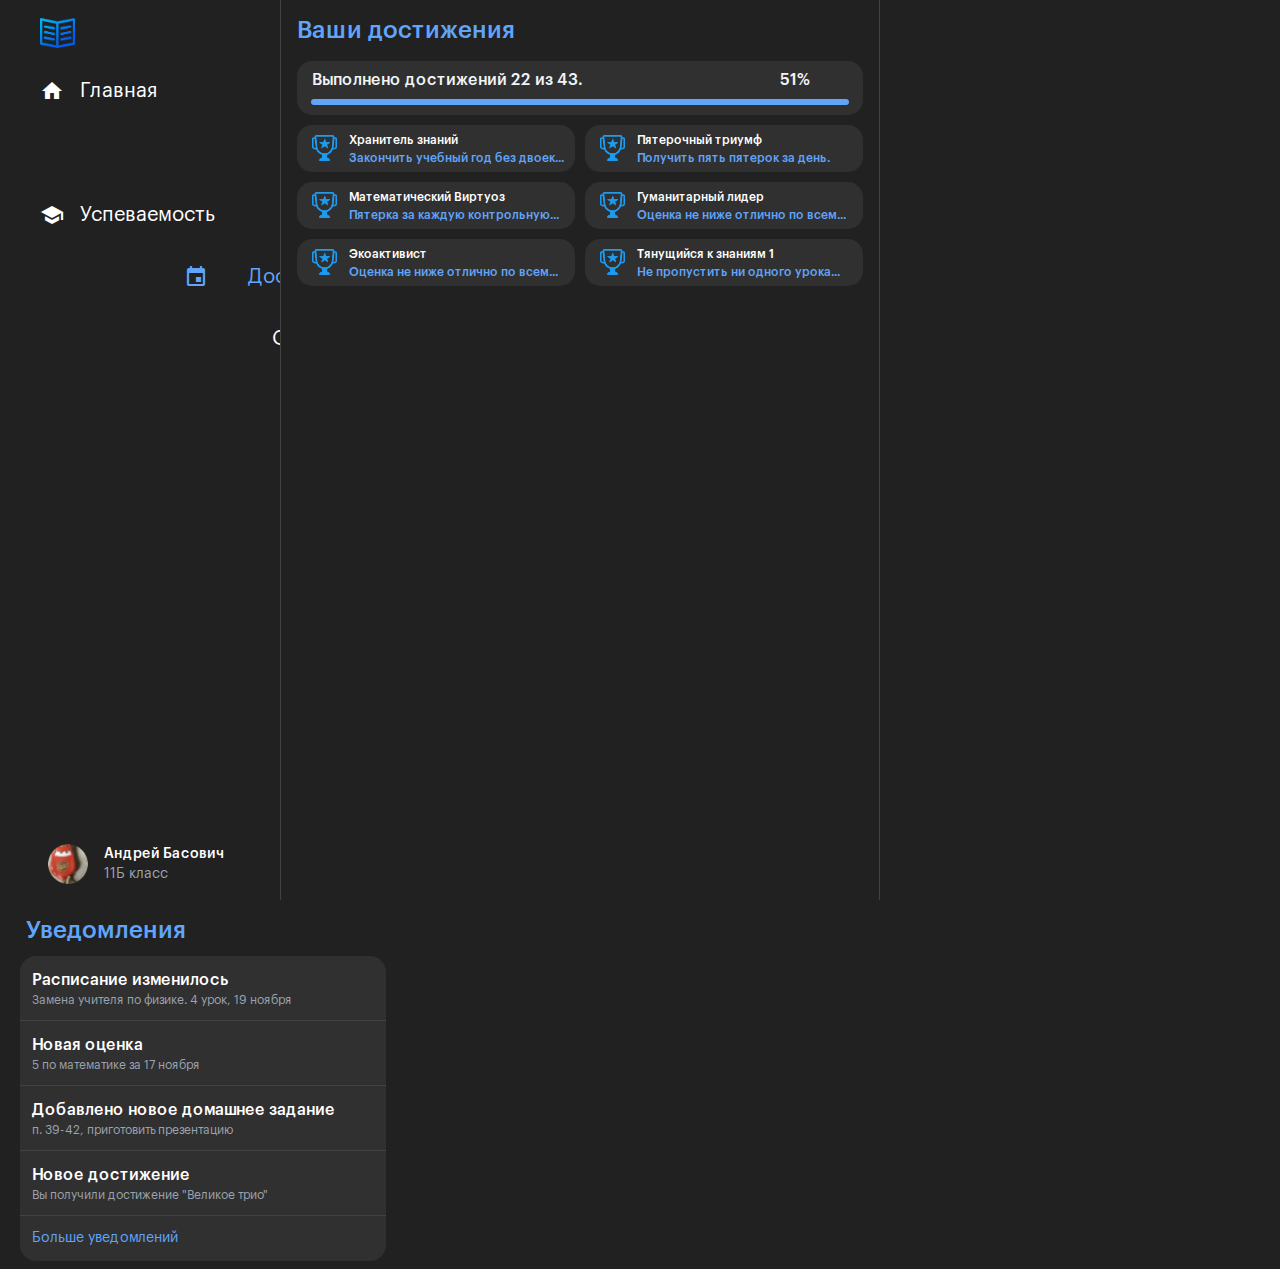
==== commit 1f393cab: "Add files via upload" ====
--- a/achievements.html
+++ b/achievements.html
@@ -39,27 +39,21 @@
             </span>
           <span class="icon">Расписание</span>
         </a>
-        <a href="" class="link mb-8">
+        <a href="uspevaemost.html" class="link mb-8">
           <span class="material-icons"> school </span>
           <span class="icon">Успеваемость</span>
         </a>
-        <a href="" class="link-active mb-8">
+        <a href="achievements.html" class="link-active mb-8">
           <span class="material-icons">
             emoji_events
             </span>
           <span class="icon">Достижения</span>
         </a>
-        <a href="" class="link mb-8">
+        <a href="olimpy.html" class="link mb-8">
           <span class="material-icons">
             apartment
             </span>
           <span class="icon">Олимпиады</span>
-        </a>
-        <a href="" class="link mb-8">
-          <span class="material-icons">
-            person
-            </span>
-          <span class="icon">Профиль</span>
         </a>
       </nav>
       <!-- User -->
@@ -194,11 +188,11 @@
                 </div>
               </div>
             </div>
-            <div class="void"></div>
-          </div>
-        </div>
-      </div>      
-    </div>
+          <div class="void"></div>
+        </div>
+      </div>
+    </div>      
+  </div>
 
     <!-- Right -->
     <div class="hidden w-[30%] xl:block marginuve uvedy">
